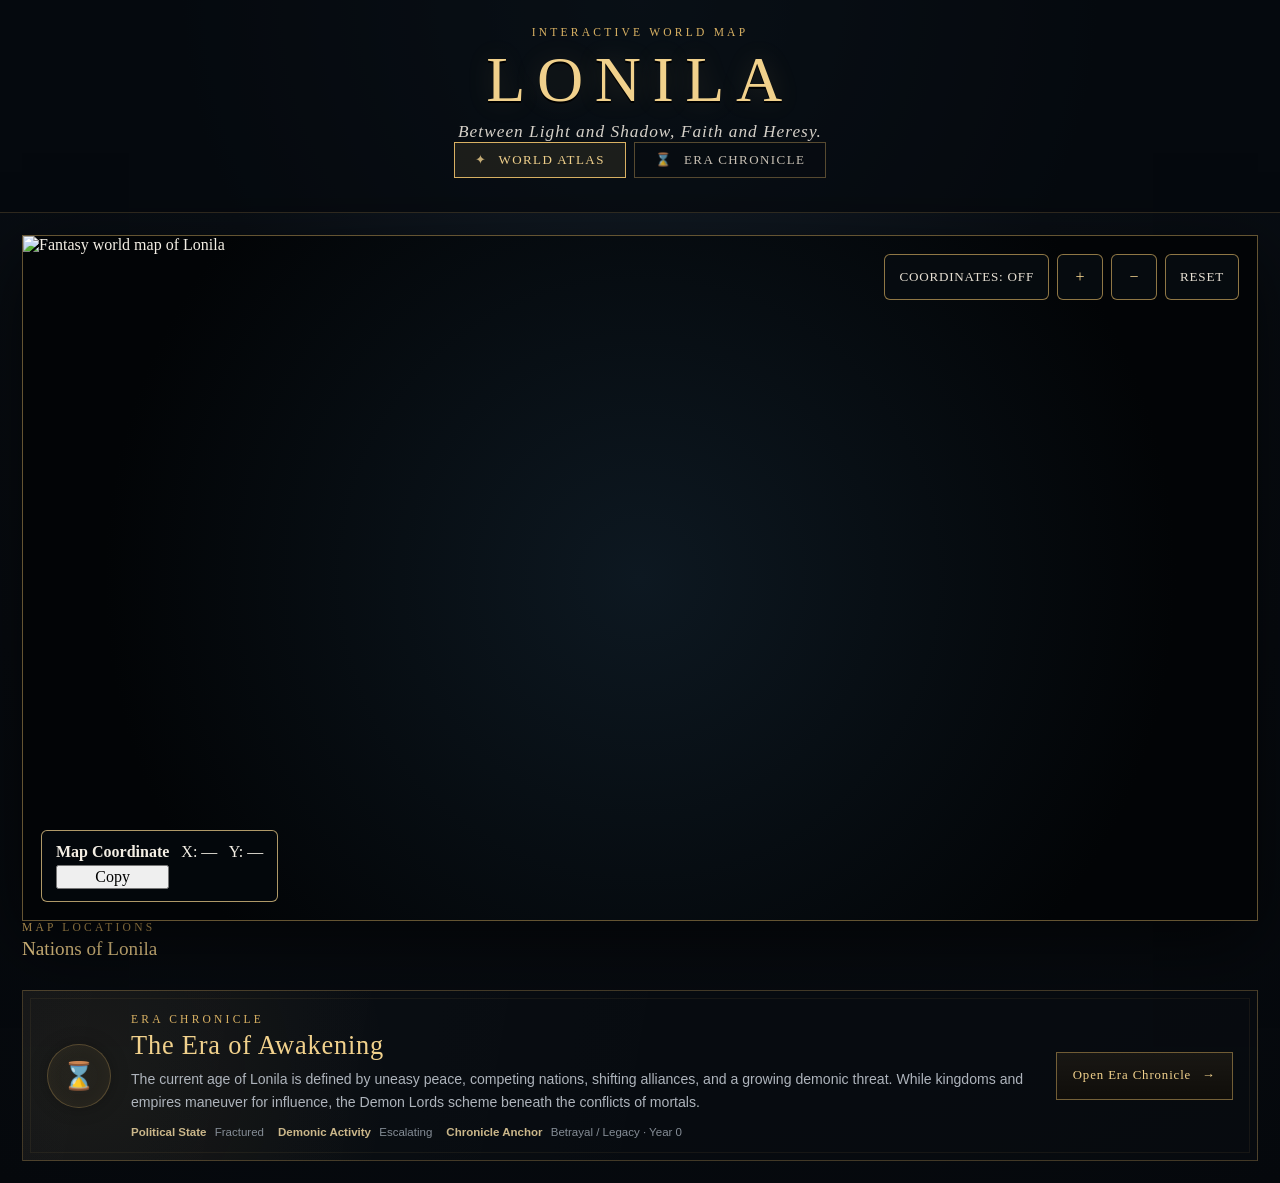
==== index.html @ f49fde0a "Add files via upload" ====
<!DOCTYPE html>
<html lang="en">
<head>
  <meta charset="UTF-8" />
  <meta name="viewport" content="width=device-width, initial-scale=1.0" />
  <meta name="theme-color" content="#090d12" />
  <title>Lonila Interactive Map</title>
  <link rel="stylesheet" href="style.css" />
</head>

<body>
  <header class="site-header">
    <div class="title-group">
      <p class="eyebrow">INTERACTIVE WORLD MAP</p>
      <h1>LONILA</h1>
      <p class="tagline">Between Light and Shadow, Faith and Heresy.</p>
    </div>
    <nav class="view-tabs" aria-label="Lonila views">
      <button id="mapTabBtn" class="view-tab is-active" type="button"><span aria-hidden="true">✦</span> World Atlas</button>
      <button id="timelineTabBtn" class="view-tab" type="button"><span aria-hidden="true">⌛</span> Era Chronicle</button>
    </nav>
  </header>

  <main id="mapView" class="map-page">
    <section class="map-shell" aria-label="Interactive map of Lonila">
      <div class="map-toolbar" aria-label="Map controls">
        <button id="coordinateModeBtn" class="map-button map-button--wide" type="button"
          aria-pressed="false" title="Turn coordinate placement mode on or off">
          Coordinates: Off
        </button>

        <button id="zoomInBtn" class="map-button" type="button" aria-label="Zoom in" title="Zoom in">+</button>
        <button id="zoomOutBtn" class="map-button" type="button" aria-label="Zoom out" title="Zoom out">−</button>
        <button id="resetBtn" class="map-button map-button--wide" type="button"
          aria-label="Reset map view" title="Reset map view">
          Reset
        </button>
      </div>

      <div id="mapViewport" class="map-viewport" tabindex="0">
        <div id="mapStage" class="map-stage">
          <img
            id="worldMap"
            class="world-map"
            src="assets/lonila-map.png"
            alt="Fantasy world map of Lonila"
            draggable="false"
          />
          
          <svg id="regionLayer" class="region-layer" viewBox="0 0 100 100"
            preserveAspectRatio="none" aria-hidden="true">

            <!-- Approximate region divisions based on the user's Lonila prototype.
                 They can be refined later without changing the interaction system. -->

            <path id="region-asteldiom" class="region-outline"
              d="M 14 67
                 C 20 63, 27 61, 35 60
                 C 43 59, 48 61, 51 67
                 C 53 72, 51 80, 47 87
                 C 42 93, 33 96, 24 94
                 C 18 91, 14 84, 13 76
                 C 12 72, 12 69, 14 67 Z" />

            <path id="region-rondiand" class="region-outline"
              d="M 3 43
                 C 8 39, 14 38, 20 39
                 C 26 40, 31 44, 35 49
                 C 39 54, 39 59, 35 63
                 C 30 67, 23 68, 16 67
                 C 10 67, 5 64, 3 59
                 C 1 54, 1 48, 3 43 Z" />

            <path id="region-elaria" class="region-outline"
              d="M 10 12
                 C 19 7, 31 6, 42 8
                 C 51 9, 58 14, 61 21
                 C 63 27, 60 35, 56 42
                 C 52 49, 46 55, 39 58
                 C 35 56, 33 51, 31 46
                 C 29 42, 24 39, 19 39
                 C 14 40, 10 38, 8 33
                 C 6 27, 6 19, 10 12 Z" />

            <path id="region-cariam" class="region-outline"
              d="M 54 12
                 C 61 8, 71 7, 80 10
                 C 86 12, 90 17, 89 24
                 C 88 32, 82 38, 76 42
                 C 71 45, 66 46, 62 42
                 C 58 38, 56 33, 56 28
                 C 55 22, 52 16, 54 12 Z" />

            <path id="region-darim" class="region-outline"
              d="M 54 40
                 C 60 36, 67 35, 73 38
                 C 79 42, 81 49, 79 56
                 C 77 63, 71 67, 65 67
                 C 59 67, 54 63, 52 58
                 C 50 52, 50 45, 54 40 Z" />

            <path id="region-helmire" class="region-outline"
              d="M 58 59
                 C 66 55, 76 55, 84 58
                 C 90 61, 94 67, 93 74
                 C 92 82, 86 88, 78 91
                 C 70 94, 61 92, 56 87
                 C 52 82, 52 74, 54 68
                 C 55 64, 56 61, 58 59 Z" />

            <path id="region-tashimura" class="region-outline"
              d="M 80 17
                 C 85 14, 91 14, 95 18
                 C 98 23, 98 31, 97 38
                 C 96 47, 94 56, 91 63
                 C 88 66, 84 63, 82 58
                 C 80 52, 80 45, 80 39
                 C 80 31, 77 22, 80 17 Z" />
          </svg>

          <div id="markerLayer" class="marker-layer" aria-label="Map locations"></div>
        </div>

        <div id="coordinateReadout" class="coordinate-readout" aria-live="polite" hidden>
          <strong>Map Coordinate</strong>
          <span id="coordinateText">X: — &nbsp; Y: —</span>
          <button id="copyCoordinateBtn" type="button">Copy</button>
        </div>
      </div>
    </section>

    <section class="nation-legend" aria-labelledby="legendTitle">
      <div>
        <p class="panel-kicker">MAP LOCATIONS</p>
        <h2 id="legendTitle">Nations of Lonila</h2>
      </div>
      <div id="legendList" class="legend-list"></div>
    </section>
    <section class="chronicle-preview" aria-labelledby="chroniclePreviewTitle">
      <div class="chronicle-preview__ornament" aria-hidden="true">⌛</div>

      <div class="chronicle-preview__content">
        <p class="panel-kicker">ERA CHRONICLE</p>
        <h2 id="chroniclePreviewTitle">The Era of Awakening</h2>
        <p>
          The current age of Lonila is defined by uneasy peace, competing nations,
          shifting alliances, and a growing demonic threat. While kingdoms and empires
          maneuver for influence, the Demon Lords scheme beneath the conflicts of mortals.
        </p>

        <div class="chronicle-preview__meta" aria-label="Era overview">
          <span><strong>Political State</strong> Fractured</span>
          <span><strong>Demonic Activity</strong> Escalating</span>
          <span><strong>Chronicle Anchor</strong> Betrayal / Legacy · Year 0</span>
        </div>
      </div>

      <button id="openChronicleBtn" class="chronicle-preview__button" type="button">
        Open Era Chronicle <span aria-hidden="true">→</span>
      </button>
    </section>
  </main>



  <!-- Drag-up chooser shown when a nation has related roleplays -->
  <div id="choiceBackdrop" class="choice-backdrop" hidden></div>

  <section id="nationChoiceSheet" class="nation-choice-sheet" hidden
    aria-modal="true" role="dialog" aria-labelledby="choiceSheetTitle">

    <div class="choice-sheet__handle" aria-hidden="true"></div>

    <div class="choice-sheet__header">
      <div>
        <span id="choiceSheetRegion" class="choice-sheet__kicker"></span>
        <h2 id="choiceSheetTitle" class="choice-sheet__title">Choose what to explore</h2>
      </div>

      <button id="closeChoiceSheetBtn" class="choice-sheet__close" type="button"
        aria-label="Close selection window">×</button>
    </div>

    <div id="choiceSheetCards" class="choice-sheet__cards"></div>
  </section>

  <!-- Full-screen nation poster viewer.
       It sits outside the map viewport so map zoom/pan cannot capture its scrolling. -->
  <div id="locationPopup" class="nation-modal" hidden aria-modal="true" role="dialog" aria-label="Nation poster viewer">
    <div class="nation-modal__topbar">
      <div class="nation-modal__heading">
        <span id="modalRegionName" class="nation-modal__kicker"></span>
        <strong id="modalNationName" class="nation-modal__title"></strong>
      </div>

      <div class="nation-modal__instructions">
        Scroll to explore the full poster
      </div>

      <button id="closePopupBtn" class="nation-modal__close" type="button" aria-label="Close nation poster">
        ×
      </button>
    </div>

    <div id="locationPopupContent" class="nation-modal__scroll"></div>
  </div>


  <main id="timelineView" class="timeline-page" hidden>
    <section class="timeline-shell" aria-label="Lonila storyline timeline">
      <div class="timeline-heading era-heading">
        <div class="era-heading__ornament" aria-hidden="true">✦</div>
        <p class="eyebrow">CURRENT HISTORICAL ERA</p>
        <div class="era-heading__title-row">
          <span class="era-badge">CURRENT ERA</span>
          <h2>THE ERA OF AWAKENING</h2>
        </div>
        <p class="era-heading__subtitle">The Current Era of Lonila</p>
        <p class="era-heading__lore">
          Nations maneuver for supremacy beneath an uneasy peace. Old rivalries sharpen,
          alliances shift, and every throne vies for influence while demonkind presses
          against the civilized world. Beyond the wars of mortals, the Demon Lords scheme—
          each pursuing ambitions that may decide the fate of the Valley in Between.
        </p>

        <div class="era-status" aria-label="Era status">
          <span><b>Political State</b> Fractured</span>
          <span><b>Demonic Activity</b> Escalating</span>
          <span><b>International Stability</b> Uncertain</span>
        </div>

        <div class="chronicle-subhead">
          <span>THE LONILA TALES</span>
          <strong>PROTAGONIST CHRONICLE</strong>
          <small>Betrayal / Legacy marks Year 0.</small>
        </div>

        <span class="timeline-wip">⚠ WIP — THE CHRONICLE CONTINUES ⚠</span>
      </div>

      <div class="timeline-board">
        <div class="timeline-era timeline-era--pre"><strong>BEFORE THE AWAKENING</strong><small>Pre-Year 0</small></div>
        <div class="timeline-era timeline-era--zero"><strong>YEAR 0</strong><small>Betrayal / Legacy</small></div>
        <div class="timeline-era timeline-era--post"><strong>THE AWAKENING UNFOLDS</strong><small>Months After Year 0</small></div>
        <div class="timeline-era timeline-era--year"><strong>ONE YEAR INTO THE AWAKENING</strong><small>Year +1</small></div>

        <div class="timeline-axis" aria-hidden="true"></div>

        <section class="story-lane story-lane--saint">
          <div class="story-lane__label"><i class="lane-emblem" aria-hidden="true">✥</i><strong>SAINT / SAINTESS</strong><span>ASTEL · THEOCRACY</span><small>Faith · Legacy</small></div>
          <div class="story-lane__track">
            <a class="story-node" style="--x:8%" href="https://janitorai.com/characters/450187a7-d01a-4aa6-86dd-6be3810a0a17_character-your-legacy-lonila" target="_blank" rel="noopener noreferrer">
              <img src="assets/your-legacy-thumbnail.png" alt="">
              <span><b>Your Legacy</b><small>3 years before Betrayal / Legacy</small></span>
            </a>
            <a class="story-node story-node--minor" style="--x:24%" href="https://janitorai.com/characters/b21c7c59-67e1-4302-873a-80e11dc31cfb_character-a-saintesss-delight-lonila-tales" target="_blank" rel="noopener noreferrer">
              <img src="assets/saintess-delight-thumbnail.png" alt="">
              <span><b>A Saintess's Delight</b><small>Mid-Your Legacy</small></span>
            </a>
            <a class="story-node story-node--anchor" style="--x:42%" href="https://janitorai.com/characters/9c695d3b-1cf1-4794-92d0-203a1ee1dd1e_character-betrayal-legacy-lonila" target="_blank" rel="noopener noreferrer">
              <img src="assets/betrayal-legacy-thumbnail.png" alt="">
              <span><b>Betrayal / Legacy</b><small>Start of the Lonila Series</small></span>
            </a>
            <a class="story-node" style="--x:69%" href="https://janitorai.com/characters/dc70b2b3-3b2d-450f-9827-a0d6423b43a8_character-a-heros-reprieve-lonila-tales" target="_blank" rel="noopener noreferrer">
              <img src="assets/heros-reprieve-thumbnail.png" alt="">
              <span><b>A Hero's Reprieve</b><small>During Scholastic Geniuses</small><em class="concurrent-tag">Concurrent Story</em></span>
            </a>
          </div>
        </section>

        <section class="story-lane story-lane--heir">
          <div class="story-lane__label"><i class="lane-emblem" aria-hidden="true">☯</i><strong>THE HEIR</strong><span>ZHǍNG · CELESTIAL EMPIRE</span><small>Inheritance · Choice</small></div>
          <div class="story-lane__track">
            <a class="story-node" style="--x:60%" href="https://janitorai.com/characters/2d56cf51-a35f-4a91-8850-8a5658690b93_character-a-royal-reverie-lonila" target="_blank" rel="noopener noreferrer">
              <img src="assets/royal-reverie-thumbnail.png" alt="">
              <span><b>A Royal Reverie</b><small>Months after Betrayal / Legacy</small></span>
            </a>
            <a class="story-node" style="--x:73%" href="https://janitorai.com/characters/9ca8127f-8a24-422a-90e9-d85930183355_character-a-consorts-concern-lonila-tales" target="_blank" rel="noopener noreferrer">
              <img src="assets/consorts-concern-thumbnail.png" alt="">
              <span><b>A Consort's Concern</b><small>1 month later · Mid-Scholastic Geniuses</small><em class="concurrent-tag">Concurrent Story</em></span>
            </a>
          </div>
        </section>

        <section class="story-lane story-lane--debtor">
          <div class="story-lane__label"><i class="lane-emblem" aria-hidden="true">☠</i><strong>THE DEBTOR</strong><span>XILVATH · DEMON EMPIRE</span><small>Debt · Temptation</small></div>
          <div class="story-lane__track">
            <a class="story-node" style="--x:45%" href="https://janitorai.com/characters/a15b4767-01e9-4b23-a84e-0148fee64c3d_character-demons-debts-lonila" target="_blank" rel="noopener noreferrer">
              <img src="assets/demons-debts-thumbnail.png" alt="">
              <span><b>Demons &amp; Debts</b><small>During Betrayal / Legacy</small></span>
            </a>
            <a class="story-node" style="--x:92%" href="https://janitorai.com/characters/c9968c57-ca25-41e6-881f-d41cb413eb7b_character-a-queens-temptation-lonila-tales" target="_blank" rel="noopener noreferrer">
              <img src="assets/queens-temptation-thumbnail.png" alt="">
              <span><b>A Queen's Temptations</b><small>After To Be a Villain</small></span>
            </a>
          </div>
        </section>

        <section class="story-lane story-lane--villain">
          <div class="story-lane__label"><i class="lane-emblem" aria-hidden="true">♛</i><strong>VILLAIN / VILLAINESS</strong><span>ASTEL · THEOCRACY</span><small>Ambition · Ruin</small></div>
          <div class="story-lane__track">
            <a class="story-node" style="--x:86%" href="https://janitorai.com/characters/223b1d2d-4813-4b14-823f-c57709f5131e_character-to-be-a-villain-lonila" target="_blank" rel="noopener noreferrer">
              <img src="assets/to-be-a-villain-thumbnail.png" alt="">
              <span><b>To Be a Villain</b><small>1 year after Betrayal / Legacy</small></span>
            </a>
          </div>
        </section>

        <section class="story-lane story-lane--extra">
          <div class="story-lane__label"><i class="lane-emblem" aria-hidden="true">✦</i><strong>THE EXTRA</strong><span>ASTEL · THEOCRACY</span><small>Academy · Entanglement</small></div>
          <div class="story-lane__track">
            <a class="story-node" style="--x:88%" href="https://janitorai.com/characters/e205261a-ddf2-4809-ba5c-c1d361362afe_character-heroine-dunit-lonila" target="_blank" rel="noopener noreferrer">
              <img src="assets/heroine-dunit-thumbnail.png" alt="">
              <span><b>Heroine Dunit!</b><small>During To Be a Villain</small><em class="concurrent-tag">Concurrent Story</em></span>
            </a>
          </div>
        </section>

        <section class="story-lane story-lane--dweller">
          <div class="story-lane__label"><i class="lane-emblem" aria-hidden="true">☀</i><strong>THE DWELLER</strong><span>SEISHA · BAKUFU</span><small>Village · Intrigue</small></div>
          <div class="story-lane__track">
            <a class="story-node" style="--x:60%" href="https://janitorai.com/characters/3af88e68-d0f8-4214-a469-4678f5230c0b_character-a-merchants-interest-lonila-tales" target="_blank" rel="noopener noreferrer">
              <img src="assets/merchants-interest-thumbnail.png" alt="">
              <span><b>A Merchant's Interest</b><small>During A Royal Reverie</small><em class="concurrent-tag">Concurrent Story</em></span>
            </a>
          </div>
        </section>

        <section class="story-lane story-lane--prodigy">
          <div class="story-lane__label"><i class="lane-emblem" aria-hidden="true">✧</i><strong>THE PRODIGY</strong><span>LIRAEL · ARCANE DOMINION</span><small>Brilliance · Growth</small></div>
          <div class="story-lane__track">
            <a class="story-node" style="--x:46%" href="https://janitorai.com/characters/64f7d86e-286f-48ef-a7c8-22a029fc24a0_character-scholastic-prodigies-lonila" target="_blank" rel="noopener noreferrer">
              <img src="assets/scholastic-prodigies-thumbnail.png" alt="">
              <span><b>Scholastic Prodigies</b><small>During Betrayal / Legacy</small></span>
            </a>
            <a class="story-node" style="--x:66%" href="https://janitorai.com/characters/1e7d609c-9946-42ec-8e5d-4f4df888de0c_character-scholastic-geniuses-lonila" target="_blank" rel="noopener noreferrer">
              <img src="assets/scholastic-geniuses-thumbnail.png" alt="">
              <span><b>Scholastic Geniuses</b><small>2 months after Scholastic Prodigies</small></span>
            </a>
          </div>
        </section>
      </div>
    </section>
  </main>

  <script src="script.js"></script>
</body>
</html>
---- style.css ----
/* =========================================================
   LONILA INTERACTIVE MAP
   Phase 10 test — Redranova popup on Elaria marker
   ========================================================= */

:root {
  --background: #070b10;
  --panel: #0d131b;
  --border: rgba(217, 177, 99, 0.45);
  --gold: #d9b163;
  --gold-bright: #f1d18c;
  --text: #f4efe5;
  --muted: #a9b0ba;
  --shadow: rgba(0, 0, 0, 0.65);
}

* { box-sizing: border-box; }

html, body {
  margin: 0;
  min-height: 100%;
  background:
    radial-gradient(circle at top, #15202b 0%, #090e14 34%, #05080c 100%);
  color: var(--text);
  font-family: Georgia, "Times New Roman", serif;
}

body { min-height: 100vh; overflow-x: hidden; }
button, input, select, textarea { font: inherit; }

.site-header {
  padding: 26px 20px 18px;
  text-align: center;
  border-bottom: 1px solid rgba(217, 177, 99, 0.2);
  background: rgba(4, 8, 12, 0.68);
}

.title-group { max-width: 900px; margin: 0 auto; }

.eyebrow, .panel-kicker {
  margin: 0 0 5px;
  color: var(--gold);
  font-size: 0.72rem;
  letter-spacing: 0.28em;
}

h1 {
  margin: 0;
  color: var(--gold-bright);
  font-size: clamp(2.1rem, 5vw, 4.2rem);
  font-weight: 500;
  letter-spacing: 0.18em;
  text-shadow: 0 2px 0 #000, 0 0 26px rgba(217, 177, 99, 0.18);
}

.tagline {
  margin: 5px 0 0;
  color: #d5d0c8;
  font-size: clamp(0.86rem, 1.8vw, 1.08rem);
  font-style: italic;
  letter-spacing: 0.06em;
}

.map-page {
  width: min(1800px, 100%);
  margin: 0 auto;
  padding: 22px;
}

.map-shell {
  position: relative;
  overflow: hidden;
  border: 1px solid var(--border);
  background: #04070a;
  box-shadow: 0 22px 70px var(--shadow);
}

.map-viewport {
  position: relative;
  width: 100%;
  height: min(76vh, 980px);
  min-height: 500px;
  overflow: hidden;
  background: radial-gradient(circle at center, #0d1821, #020406 76%);
  cursor: grab;
  touch-action: none;
  user-select: none;
  outline: none;
}

.map-viewport.is-dragging { cursor: grabbing; }
.map-viewport.coordinate-mode { cursor: crosshair; }

.map-stage {
  position: absolute;
  top: 0;
  left: 0;
  transform-origin: 0 0;
  will-change: transform;
}

.world-map {
  display: block;
  width: auto;
  height: auto;
  max-width: none;
  pointer-events: none;
  user-select: none;
  -webkit-user-drag: none;
}

.marker-layer {
  position: absolute;
  inset: 0;
  pointer-events: none;
}

.location-marker {
  --marker-color: #f1d18c;
  position: absolute;
  width: 34px;
  height: 34px;
  transform: translate(-50%, -50%);
  border: 0;
  padding: 0;
  background: transparent;
  cursor: pointer;
  pointer-events: auto;
  z-index: 4;
}

.location-marker__ring {
  position: absolute;
  inset: 3px;
  border: 2px solid var(--marker-color);
  border-radius: 50%;
  background: rgba(4, 8, 12, 0.76);
  box-shadow: 0 0 0 2px rgba(0, 0, 0, 0.65), 0 0 14px var(--marker-color);
}

.location-marker__symbol {
  position: absolute;
  left: 50%;
  top: 50%;
  transform: translate(-50%, -52%);
  width: 26px;
  height: 26px;
  display: grid;
  place-items: center;
  color: var(--marker-color);
  font-family: Georgia, "Times New Roman", serif;
  font-size: 20px;
  font-weight: 700;
  line-height: 1;
  text-shadow:
    0 1px 2px #000,
    0 0 7px var(--marker-color);
  pointer-events: none;
}

.location-marker__label {
  position: absolute;
  left: 50%;
  bottom: 34px;
  transform: translateX(-50%);
  min-width: max-content;
  padding: 6px 10px;
  border: 0;
  background: rgba(4, 8, 12, 0.72);
  color: var(--marker-color);
  text-align: center;
  font-family: Georgia, "Times New Roman", serif;
  text-shadow: 0 2px 4px #000, 0 0 10px rgba(0,0,0,.9);
  pointer-events: none;
}

.location-marker__region {
  display: block;
  font-size: 21px;
  line-height: 1.05;
  font-weight: 700;
  letter-spacing: 0.09em;
  font-variant: small-caps;
}

.location-marker__nation {
  display: block;
  margin-top: 4px;
  color: #f4efe5;
  font-size: 13px;
  line-height: 1.1;
  font-style: italic;
  letter-spacing: 0.035em;
}

.location-marker:hover .location-marker__ring,
.location-marker:focus-visible .location-marker__ring,
.location-marker.is-selected .location-marker__ring {
  background: rgba(217, 177, 99, 0.22);
  box-shadow: 0 0 0 3px rgba(0,0,0,.7), 0 0 22px var(--marker-color);
}

.location-marker[data-nation="Astel"] { --marker-color: #e6ba55; }
.location-marker[data-nation="Lirael"] { --marker-color: #b9d8f4; }
.location-marker[data-nation="Xilvath"] { --marker-color: #e36446; }
.location-marker[data-nation="Morzhananda"] { --marker-color: #78ca60; }
.location-marker[data-nation="Seisha"] { --marker-color: #b994e5; }
.location-marker[data-nation="Zhǎng"] { --marker-color: #e4b973; }
.location-marker[data-nation="Redranova"] { --marker-color: #d3eaff; }


/* =========================================================
   DRAG-UP NATION / ROLEPLAY CHOICE SHEET
   ========================================================= */

.choice-backdrop[hidden],
.nation-choice-sheet[hidden] {
  display: none;
}

.choice-backdrop {
  position: fixed;
  inset: 0;
  z-index: 800;
  background: rgba(0, 0, 0, 0.58);
  backdrop-filter: blur(2px);
}

.nation-choice-sheet {
  position: fixed;
  z-index: 850;
  left: 50%;
  bottom: 0;
  width: min(980px, 100%);
  max-height: min(78vh, 760px);
  transform: translateX(-50%);
  overflow: auto;
  overscroll-behavior: contain;
  border: 1px solid rgba(217, 177, 99, 0.46);
  border-bottom: 0;
  border-radius: 18px 18px 0 0;
  background:
    linear-gradient(to bottom, rgba(255,255,255,.035), transparent 80px),
    #0a0d12;
  box-shadow: 0 -24px 70px rgba(0,0,0,.72);
  animation: choiceSheetUp 180ms ease-out;
}

@keyframes choiceSheetUp {
  from { transform: translate(-50%, 26px); opacity: 0; }
  to { transform: translate(-50%, 0); opacity: 1; }
}

.choice-sheet__handle {
  width: 62px;
  height: 5px;
  margin: 10px auto 2px;
  border-radius: 999px;
  background: rgba(241, 209, 140, .5);
}

.choice-sheet__header {
  display: flex;
  justify-content: space-between;
  align-items: center;
  gap: 18px;
  padding: 12px 18px 14px;
  border-bottom: 1px solid rgba(217, 177, 99, .18);
}

.choice-sheet__kicker {
  display: block;
  margin-bottom: 3px;
  color: var(--gold);
  font-size: .7rem;
  letter-spacing: .17em;
  text-transform: uppercase;
}

.choice-sheet__title {
  margin: 0;
  color: var(--gold-bright);
  font-size: clamp(1.1rem, 2vw, 1.45rem);
  font-weight: 500;
}

.choice-sheet__close {
  flex: 0 0 auto;
  width: 44px;
  height: 44px;
  border: 1px solid rgba(255,255,255,.2);
  border-radius: 50%;
  background: rgba(255,255,255,.035);
  color: #fff;
  font-size: 1.45rem;
  cursor: pointer;
}

.choice-sheet__cards {
  display: grid;
  grid-template-columns: repeat(2, minmax(0, 1fr));
  gap: 16px;
  padding: 18px;
}

.choice-card {
  min-width: 0;
  overflow: hidden;
  border: 1px solid rgba(217, 177, 99, .28);
  border-radius: 10px;
  background: #0d1117;
}

.choice-card__button,
.choice-card__link {
  display: block;
  width: 100%;
  padding: 0;
  border: 0;
  background: transparent;
  color: inherit;
  text-align: left;
  text-decoration: none;
  cursor: pointer;
}

.choice-card__button[disabled] {
  cursor: not-allowed;
  opacity: .64;
}

.choice-card__image-wrap {
  display: block;
  aspect-ratio: 16 / 9;
  overflow: hidden;
  background: #05070a;
}

.choice-card__image {
  display: block;
  width: 100%;
  height: 100%;
  object-fit: cover;
}

.choice-card__body {
  display: block;
  padding: 14px 15px 16px;
}

.choice-card__type {
  display: block;
  margin-bottom: 5px;
  color: var(--gold);
  font-family: Arial, Helvetica, sans-serif;
  font-size: .7rem;
  letter-spacing: .12em;
  text-transform: uppercase;
}

.choice-card__name {
  display: block;
  color: #f2eadc;
  font-size: 1.08rem;
  line-height: 1.25;
}

.choice-card__note {
  display: block;
  margin-top: 6px;
  color: #9ea4ad;
  font-family: Arial, Helvetica, sans-serif;
  font-size: .8rem;
  line-height: 1.4;
}

.choice-card__button:hover:not([disabled]),
.choice-card__button:focus-visible,
.choice-card__link:hover,
.choice-card__link:focus-visible {
  outline: 2px solid var(--gold-bright);
  outline-offset: -2px;
}

body.choice-open {
  overflow: hidden;
}

@media (max-width: 680px) {
  .nation-choice-sheet {
    max-height: 86vh;
  }

  .choice-sheet__cards {
    grid-template-columns: 1fr;
  }
}

@media (prefers-reduced-motion: reduce) {
  .nation-choice-sheet {
    animation: none;
  }
}

/* =========================================================
   FULL-SCREEN NATION POSTER VIEWER
   This is intentionally OUTSIDE the world-map viewport.
   ========================================================= */

body.modal-open {
  overflow: hidden;
}

.nation-modal[hidden] {
  display: none;
}

.nation-modal {
  position: fixed;
  inset: 0;
  z-index: 1000;
  display: grid;
  grid-template-rows: auto minmax(0, 1fr);
  background: rgba(2, 3, 5, 0.985);
  color: #f5eee4;
}

.nation-modal__topbar {
  position: relative;
  z-index: 2;
  display: grid;
  grid-template-columns: minmax(0, 1fr) auto auto;
  gap: 18px;
  align-items: center;
  min-height: 72px;
  padding: 10px 18px;
  border-bottom: 1px solid rgba(180, 42, 55, 0.72);
  background:
    linear-gradient(to bottom, rgba(255,255,255,.025), transparent),
    #08090c;
  box-shadow: 0 8px 28px rgba(0,0,0,.55);
}

.nation-modal__heading {
  min-width: 0;
}

.nation-modal__kicker {
  display: block;
  margin-bottom: 2px;
  color: #b94a51;
  font-family: Georgia, "Times New Roman", serif;
  font-size: .7rem;
  letter-spacing: .18em;
  text-transform: uppercase;
}

.nation-modal__title {
  display: block;
  overflow: hidden;
  color: #f3e8d7;
  font-family: Georgia, "Times New Roman", serif;
  font-size: clamp(1rem, 2.3vw, 1.55rem);
  font-weight: 500;
  text-overflow: ellipsis;
  white-space: nowrap;
}

.nation-modal__instructions {
  color: #aaa29b;
  font-family: Arial, Helvetica, sans-serif;
  font-size: .78rem;
  white-space: nowrap;
}

.nation-modal__close {
  width: 48px;
  height: 48px;
  border: 1px solid rgba(255,255,255,.28);
  border-radius: 50%;
  background: #161015;
  color: #fff;
  font-size: 1.65rem;
  line-height: 1;
  cursor: pointer;
}

.nation-modal__close:hover,
.nation-modal__close:focus-visible {
  border-color: #d76972;
  background: #4c141b;
  outline: none;
}

.nation-modal__scroll {
  min-width: 0;
  min-height: 0;
  overflow: auto;
  overscroll-behavior: contain;
  -webkit-overflow-scrolling: touch;
  scrollbar-color: #8d313b #101216;
  scrollbar-width: auto;
  background:
    radial-gradient(circle at center, #171218 0%, #08090b 55%, #030405 100%);
}

/*
   The poster is NOT reduced to viewport width.
   It is intentionally displayed at a large reading size.
   The user scrolls across it just like a large document.
*/
.nation-poster-stage {
  width: max-content;
  min-width: 100%;
  min-height: 100%;
  padding: 24px;
}

.nation-poster-full {
  display: block;
  width: auto;
  height: auto;
  max-width: none;
  min-width: 1800px;
  object-fit: none;
  border: 1px solid rgba(180, 42, 55, .52);
  box-shadow: 0 20px 65px rgba(0,0,0,.7);
  user-select: none;
  -webkit-user-drag: none;
}

/* Additional lore under the complete poster, if desired later. */
.nation-poster-caption {
  width: min(1100px, calc(100% - 48px));
  margin: 0 auto;
  padding: 18px 0 34px;
  color: #bdb6ad;
  font-family: Arial, Helvetica, sans-serif;
  font-size: .9rem;
  line-height: 1.55;
}

@media (max-width: 760px) {
  .nation-modal__topbar {
    grid-template-columns: minmax(0, 1fr) auto;
    min-height: 64px;
    padding: 8px 10px;
  }

  .nation-modal__instructions {
    display: none;
  }

  .nation-modal__close {
    width: 44px;
    height: 44px;
  }

  .nation-poster-stage {
    padding: 14px;
  }

  .nation-poster-full {
    min-width: 1400px;
  }
}

.map-toolbar {
  position: absolute;
  z-index: 20;
  top: 18px;
  right: 18px;
  display: flex;
  flex-wrap: wrap;
  justify-content: flex-end;
  gap: 8px;
  max-width: calc(100% - 36px);
}

.map-button {
  width: 46px;
  min-height: 46px;
  border: 1px solid rgba(217, 177, 99, 0.65);
  border-radius: 6px;
  background: rgba(7, 12, 17, 0.92);
  color: var(--gold-bright);
  cursor: pointer;
}

.map-button--wide {
  width: auto;
  padding-inline: 14px;
  color: #e7e0d3;
  font-size: 0.82rem;
  letter-spacing: 0.06em;
  text-transform: uppercase;
}

.map-button[aria-pressed="true"] {
  color: #14100a;
  background: var(--gold-bright);
}

.map-help {
  position: absolute;
  z-index: 15;
  left: 50%;
  bottom: 15px;
  transform: translateX(-50%);
  padding: 8px 12px;
  border: 1px solid rgba(217, 177, 99, 0.25);
  border-radius: 5px;
  background: rgba(4, 8, 12, 0.78);
  color: rgba(244, 239, 229, 0.82);
  font-family: Arial, Helvetica, sans-serif;
  font-size: 0.76rem;
  white-space: nowrap;
  pointer-events: none;
}

.coordinate-readout {
  position: absolute;
  z-index: 22;
  left: 18px;
  bottom: 18px;
  display: grid;
  grid-template-columns: auto auto;
  gap: 4px 12px;
  align-items: center;
  padding: 12px 14px;
  border: 1px solid rgba(241, 209, 140, 0.72);
  border-radius: 6px;
  background: rgba(4, 8, 12, 0.93);
}

.coordinate-pin {
  position: absolute;
  width: 18px;
  height: 18px;
  transform: translate(-50%, -50%);
  border: 2px solid #fff4cf;
  border-radius: 50%;
  background: rgba(217, 177, 99, 0.9);
  box-shadow: 0 0 0 4px rgba(0, 0, 0, 0.65);
  pointer-events: none;
  z-index: 10;
}

.nation-legend,

.nation-legend h2 {
  margin: 0 0 8px;
  color: var(--gold-bright);
  font-size: 1.2rem;
  font-weight: 500;
}

.legend-list {
  display: flex;
  flex-wrap: wrap;
  gap: 8px;
  margin-top: 12px;
}

.legend-item {
  min-height: 40px;
  padding: 7px 11px;
  border: 1px solid rgba(217,177,99,.24);
  border-radius: 5px;
  background: rgba(4,8,12,.7);
  color: #e7e0d3;
  cursor: pointer;
}







/* =========================================================
   HOVER REGION OUTLINES
   SVG sits inside the transformed map stage.
   ========================================================= */

.region-layer {
  position: absolute;
  inset: 0;
  width: 100%;
  height: 100%;
  overflow: visible;
  pointer-events: none;
  z-index: 2;
}

.region-outline {
  fill: rgba(255, 255, 255, 0);
  stroke: rgba(255, 255, 255, 0);
  stroke-width: 0.34;
  vector-effect: non-scaling-stroke;
  stroke-linecap: round;
  stroke-linejoin: round;
  filter: drop-shadow(0 0 2px rgba(255,255,255,.7));
  transition:
    stroke 150ms ease,
    fill 150ms ease,
    filter 150ms ease;
}

.region-outline.is-visible {
  stroke: rgba(255, 255, 255, 0.96);
  fill: rgba(255, 255, 255, 0.025);
  filter:
    drop-shadow(0 0 2px rgba(255,255,255,.92))
    drop-shadow(0 0 5px rgba(255,255,255,.32));
}

@media (prefers-reduced-motion: reduce) {
  .region-outline {
    transition: none;
  }
}



.location-marker:hover .location-marker__symbol,
.location-marker:focus-visible .location-marker__symbol,
.location-marker.is-selected .location-marker__symbol {
  transform: translate(-50%, -52%) scale(1.13);
  text-shadow:
    0 1px 2px #000,
    0 0 9px var(--marker-color),
    0 0 16px var(--marker-color);
}


/* =========================================================
   WORLD MAP / TIMELINE TABS
   ========================================================= */
.view-tabs {
  display: flex;
  justify-content: center;
  gap: 8px;
  padding: 0 18px 16px;
}
.view-tab {
  border: 1px solid rgba(217,177,99,.38);
  background: rgba(8,12,17,.72);
  color: #c9c1b5;
  padding: 9px 20px;
  font-family: Georgia, "Times New Roman", serif;
  font-size: 13px;
  letter-spacing: .11em;
  text-transform: uppercase;
  cursor: pointer;
}
.view-tab:hover,
.view-tab.is-active {
  color: var(--gold-bright);
  border-color: var(--gold);
  background: rgba(217,177,99,.1);
}
.timeline-page[hidden],
.map-page[hidden] { display: none !important; }

.timeline-page {
  min-height: calc(100vh - 150px);
  padding: 24px;
  background: #070b10;
  color: var(--text);
}
.timeline-shell {
  width: min(1600px, 100%);
  margin: 0 auto;
}
.timeline-heading {
  text-align: center;
  max-width: 850px;
  margin: 0 auto 28px;
}
.timeline-heading h2 {
  margin: 3px 0 10px;
  color: var(--gold-bright);
  font-family: Georgia, "Times New Roman", serif;
  font-size: clamp(27px,4vw,46px);
  letter-spacing: .08em;
}
.timeline-heading p { color: var(--muted); line-height: 1.6; }
.timeline-wip {
  display: inline-block;
  margin-top: 8px;
  color: #e7c777;
  font-size: 12px;
  letter-spacing: .15em;
}

.timeline-board {
  position: relative;
  min-width: 1120px;
  overflow: hidden;
  border: 1px solid rgba(217,177,99,.25);
  background:
    linear-gradient(90deg,
      rgba(109,74,145,.07) 0 34%,
      rgba(154,58,58,.07) 34% 52%,
      rgba(70,99,137,.07) 52% 82%,
      rgba(181,136,57,.07) 82% 100%),
    #090e14;
  box-shadow: 0 18px 55px rgba(0,0,0,.4);
}
.timeline-shell { overflow-x: auto; padding-bottom: 10px; }

.timeline-era {
  position: absolute;
  top: 0;
  height: 46px;
  display: grid;
  place-items: center;
  border-bottom: 1px solid rgba(255,255,255,.08);
  color: #c9c2b7;
  font-family: Georgia, "Times New Roman", serif;
  font-size: 11px;
  letter-spacing: .13em;
}
.timeline-era--pre { left: 180px; width: calc((100% - 180px) * .34); }
.timeline-era--zero { left: calc(180px + (100% - 180px) * .34); width: calc((100% - 180px) * .18); color:#efb0a5; }
.timeline-era--post { left: calc(180px + (100% - 180px) * .52); width: calc((100% - 180px) * .30); }
.timeline-era--year { left: calc(180px + (100% - 180px) * .82); right: 0; color:#e7ca87; }

.timeline-axis {
  position:absolute;
  left: calc(180px + (100% - 180px) * .42);
  top: 46px;
  bottom: 0;
  width: 1px;
  background: rgba(237,113,93,.45);
  box-shadow: 0 0 10px rgba(237,113,93,.22);
}

.story-lane {
  --lane:#cbb27b;
  display:grid;
  grid-template-columns:180px 1fr;
  min-height: 190px;
  border-top: 1px solid rgba(255,255,255,.07);
}
.story-lane:first-of-type { margin-top:46px; }
.story-lane--saint { --lane:#b887df; }
.story-lane--heir { --lane:#e3bb5d; }
.story-lane--debtor { --lane:#d15f55; }
.story-lane--villain { --lane:#8ea15b; }
.story-lane--extra { --lane:#d9a55b; }
.story-lane--dweller { --lane:#c7a06a; }
.story-lane--prodigy { --lane:#78b8e8; }

.story-lane__label {
  padding: 26px 18px;
  border-right: 1px solid rgba(255,255,255,.09);
  background: rgba(0,0,0,.14);
}
.story-lane__label strong {
  display:block;
  color:var(--lane);
  font-family:Georgia,"Times New Roman",serif;
  font-size:15px;
  letter-spacing:.08em;
}
.story-lane__label span {
  display:block;
  margin-top:7px;
  color:#8f969f;
  font-size:11px;
  font-style:italic;
}
.story-lane__track {
  position:relative;
  min-height:190px;
}
.story-lane__track::before {
  content:"";
  position:absolute;
  left:3%;
  right:3%;
  top:50%;
  height:2px;
  background:linear-gradient(90deg,transparent,var(--lane) 7%,var(--lane) 93%,transparent);
  opacity:.5;
}
.story-node {
  position:absolute;
  left:var(--x);
  top:50%;
  transform:translate(-50%,-50%);
  width:150px;
  color:#eee7db;
  text-decoration:none;
  z-index:2;
  transition:transform .15s ease, filter .15s ease;
}
.story-node:hover,
.story-node:focus-visible {
  transform:translate(-50%,-50%) scale(1.06);
  outline:none;
  filter:drop-shadow(0 0 10px var(--lane));
}
.story-node::before {
  content:"";
  position:absolute;
  left:50%;
  top:50%;
  width:11px;
  height:11px;
  transform:translate(-50%,-50%);
  border:2px solid var(--lane);
  border-radius:50%;
  background:#090e14;
  box-shadow:0 0 8px var(--lane);
  z-index:3;
}
.story-node img {
  display:block;
  width:100%;
  aspect-ratio:16/9;
  object-fit:cover;
  border:1px solid color-mix(in srgb, var(--lane) 70%, transparent);
  border-radius:5px;
  box-shadow:0 8px 22px rgba(0,0,0,.42);
}
.story-node span {
  display:block;
  margin-top:17px;
  text-align:center;
}
.story-node b {
  display:block;
  color:var(--lane);
  font-family:Georgia,"Times New Roman",serif;
  font-size:12px;
}
.story-node small {
  display:block;
  margin-top:3px;
  color:#9ca3ac;
  font-size:9px;
  line-height:1.25;
}
.story-node--anchor img {
  border-color:#ed715d;
  box-shadow:0 0 18px rgba(237,113,93,.25);
}
.story-node--anchor b { color:#ef8a79; }

@media (max-width: 700px) {
  .timeline-page { padding: 14px 8px; }
}


/* =========================================================
   ERA OF AWAKENING — TIMELINE POLISH
   ========================================================= */

.view-tab span {
  margin-right: 7px;
  opacity: .8;
}

.era-heading {
  position: relative;
  padding: 26px 20px 24px;
  border: 1px solid rgba(217,177,99,.24);
  background:
    radial-gradient(circle at 50% 0%, rgba(217,177,99,.08), transparent 40%),
    linear-gradient(180deg, rgba(255,255,255,.018), transparent),
    rgba(7,11,16,.78);
  overflow: hidden;
}

.era-heading::before,
.era-heading::after {
  content: "";
  position: absolute;
  width: 90px;
  height: 90px;
  border-color: rgba(217,177,99,.22);
  pointer-events: none;
}
.era-heading::before {
  left: 10px;
  top: 10px;
  border-left: 1px solid;
  border-top: 1px solid;
}
.era-heading::after {
  right: 10px;
  bottom: 10px;
  border-right: 1px solid;
  border-bottom: 1px solid;
}

.era-heading__ornament {
  position: absolute;
  inset: -22px 0 auto;
  text-align: center;
  color: rgba(217,177,99,.08);
  font-size: 150px;
  line-height: 1;
  pointer-events: none;
}

.era-heading__title-row {
  position: relative;
  z-index: 1;
  display: flex;
  flex-direction: column;
  align-items: center;
  gap: 7px;
}

.era-badge {
  display: inline-block;
  padding: 4px 10px;
  border: 1px solid rgba(217,177,99,.45);
  background: rgba(217,177,99,.07);
  color: var(--gold-bright);
  font-family: Arial, Helvetica, sans-serif;
  font-size: 10px;
  font-weight: 700;
  letter-spacing: .2em;
}

.era-heading__subtitle {
  margin: -2px 0 12px !important;
  color: #c9b98f !important;
  font-family: Georgia, "Times New Roman", serif;
  font-size: 14px;
  font-style: italic;
  letter-spacing: .07em;
}

.era-heading__lore {
  position: relative;
  z-index: 1;
  max-width: 920px;
  margin: 0 auto !important;
  color: #b5b1aa !important;
  font-size: 14px;
  line-height: 1.75 !important;
}

.era-status {
  position: relative;
  z-index: 1;
  display: flex;
  justify-content: center;
  flex-wrap: wrap;
  gap: 8px;
  margin: 18px auto 0;
}

.era-status span {
  display: inline-flex;
  gap: 8px;
  align-items: center;
  padding: 7px 10px;
  border: 1px solid rgba(255,255,255,.08);
  background: rgba(0,0,0,.18);
  color: #9ba1a9;
  font-family: Arial, Helvetica, sans-serif;
  font-size: 10px;
  letter-spacing: .04em;
}
.era-status b {
  color: #d7c18e;
  font-weight: 600;
}

.chronicle-subhead {
  position: relative;
  z-index: 1;
  display: grid;
  gap: 2px;
  width: fit-content;
  margin: 20px auto 0;
  padding-top: 15px;
  border-top: 1px solid rgba(217,177,99,.18);
}
.chronicle-subhead span {
  color: #a9966d;
  font-size: 9px;
  letter-spacing: .22em;
}
.chronicle-subhead strong {
  color: #eee4d1;
  font-family: Georgia, "Times New Roman", serif;
  font-size: 15px;
  letter-spacing: .1em;
}
.chronicle-subhead small {
  color: #8e949b;
  font-size: 10px;
  font-style: italic;
}

.timeline-board {
  margin-top: 22px;
  background:
    radial-gradient(circle at 50% 40%, rgba(255,255,255,.018), transparent 28%),
    linear-gradient(90deg,
      rgba(109,74,145,.07) 0 34%,
      rgba(154,58,58,.08) 34% 52%,
      rgba(70,99,137,.07) 52% 82%,
      rgba(181,136,57,.07) 82% 100%),
    #070b10;
}

.timeline-board::after {
  content: "♛    ⚔    ☠    ✦    ⚔    ♛";
  position: absolute;
  left: 210px;
  right: 20px;
  top: 50%;
  transform: translateY(-50%);
  color: rgba(255,255,255,.018);
  font-size: 76px;
  letter-spacing: .45em;
  text-align: center;
  pointer-events: none;
  white-space: nowrap;
}

.timeline-era {
  height: 54px;
  align-content: center;
  gap: 1px;
  padding: 6px 8px;
}
.timeline-era strong {
  display: block;
  font-size: 10px;
  letter-spacing: .13em;
}
.timeline-era small {
  display: block;
  color: #717982;
  font-family: Arial, Helvetica, sans-serif;
  font-size: 8px;
  letter-spacing: .05em;
}

.timeline-era--zero {
  background: rgba(164,67,55,.06);
  border-left: 1px solid rgba(237,113,93,.25);
  border-right: 1px solid rgba(237,113,93,.25);
}
.timeline-era--zero strong {
  color: #f29b8c;
}

.timeline-axis {
  top: 54px;
  width: 2px;
  background: linear-gradient(
    to bottom,
    rgba(237,113,93,.18),
    rgba(237,113,93,.82) 15%,
    rgba(237,113,93,.52) 85%,
    rgba(237,113,93,.14)
  );
  box-shadow:
    0 0 10px rgba(237,113,93,.25),
    0 0 24px rgba(237,113,93,.09);
}

.story-lane:first-of-type {
  margin-top: 54px;
}

.story-lane {
  position: relative;
  min-height: 205px;
}
.story-lane::after {
  content: "";
  position: absolute;
  left: 180px;
  right: 0;
  bottom: 0;
  height: 1px;
  background: linear-gradient(90deg, transparent, rgba(255,255,255,.05), transparent);
}

.story-lane__label {
  position: relative;
  z-index: 3;
  display: flex;
  flex-direction: column;
  justify-content: center;
  padding: 22px 18px;
  background:
    linear-gradient(90deg, rgba(255,255,255,.025), transparent),
    rgba(0,0,0,.16);
}

.lane-emblem {
  display: block;
  margin-bottom: 10px;
  color: var(--lane);
  font-family: Georgia, "Times New Roman", serif;
  font-size: 23px;
  font-style: normal;
  text-shadow: 0 0 9px color-mix(in srgb, var(--lane) 58%, transparent);
}

.story-lane__label strong {
  font-size: 14px;
  line-height: 1.15;
}
.story-lane__label span {
  margin-top: 5px;
  color: #b2aa9d;
  font-family: Arial, Helvetica, sans-serif;
  font-size: 8px;
  font-style: normal;
  font-weight: 700;
  letter-spacing: .11em;
}
.story-lane__label small {
  display: block;
  margin-top: 6px;
  color: #777f88;
  font-size: 10px;
  font-style: italic;
}

.story-lane__track::before {
  height: 1px;
  opacity: .62;
  box-shadow: 0 0 9px color-mix(in srgb, var(--lane) 28%, transparent);
}

.story-node {
  width: 156px;
}
.story-node img {
  border-radius: 2px;
  filter: saturate(.9) brightness(.92);
  transition: filter .15s ease, border-color .15s ease;
}
.story-node:hover img,
.story-node:focus-visible img {
  filter: saturate(1.04) brightness(1.04);
}
.story-node span {
  margin-top: 19px;
}
.story-node b {
  font-size: 12px;
  letter-spacing: .02em;
}
.story-node small {
  margin-top: 4px;
  font-size: 9px;
}
.story-node::after {
  content: "OPEN STORY ↗";
  display: block;
  margin-top: 5px;
  color: transparent;
  text-align: center;
  font-family: Arial, Helvetica, sans-serif;
  font-size: 7px;
  font-weight: 700;
  letter-spacing: .12em;
  transition: color .15s ease;
}
.story-node:hover::after,
.story-node:focus-visible::after {
  color: #b7b1a8;
}

.concurrent-tag {
  display: block;
  width: fit-content;
  margin: 5px auto 0;
  padding: 2px 5px;
  border: 1px dashed color-mix(in srgb, var(--lane) 55%, transparent);
  color: color-mix(in srgb, var(--lane) 82%, white);
  font-family: Arial, Helvetica, sans-serif;
  font-size: 7px;
  font-style: normal;
  letter-spacing: .08em;
  text-transform: uppercase;
}

.story-node:has(.concurrent-tag)::before {
  border-style: dashed;
}

.demon-undercurrent {
  position: relative;
  z-index: 2;
  padding: 12px 20px;
  overflow: hidden;
  border-top: 1px solid rgba(160,38,38,.22);
  border-bottom: 1px solid rgba(160,38,38,.22);
  background:
    repeating-linear-gradient(135deg, rgba(122,20,20,.035) 0 8px, transparent 8px 16px),
    rgba(33,5,8,.25);
  text-align: center;
}
.demon-undercurrent::before,
.demon-undercurrent::after {
  content: "☠";
  margin: 0 14px;
  color: rgba(178,59,59,.55);
}
.demon-undercurrent span {
  color: #9d5555;
  font-family: Georgia, "Times New Roman", serif;
  font-size: 9px;
  letter-spacing: .18em;
}

.timeline-legend {
  position: relative;
  z-index: 3;
  display: grid;
  grid-template-columns: minmax(0, 1fr) minmax(280px, .8fr);
  gap: 24px;
  padding: 18px 22px 20px;
  background: rgba(4,7,10,.72);
}
.timeline-legend > div {
  display: flex;
  flex-wrap: wrap;
  gap: 10px 18px;
  align-items: center;
}
.timeline-legend strong {
  width: 100%;
  color: var(--gold-bright);
  font-size: 10px;
  letter-spacing: .15em;
}
.timeline-legend span {
  display: inline-flex;
  gap: 7px;
  align-items: center;
  color: #8f969e;
  font-family: Arial, Helvetica, sans-serif;
  font-size: 9px;
}
.timeline-legend i {
  display: inline-block;
  width: 22px;
  height: 2px;
}
.legend-solid { background: #b9a26c; }
.legend-dotted {
  background: repeating-linear-gradient(90deg,#b9a26c 0 4px,transparent 4px 8px);
}
.legend-year {
  width: 2px !important;
  height: 17px !important;
  background: #ed715d;
  box-shadow: 0 0 7px rgba(237,113,93,.45);
}
.timeline-legend p {
  margin: 0;
  color: #737b84;
  font-family: Arial, Helvetica, sans-serif;
  font-size: 9px;
  line-height: 1.55;
}

@media (max-width: 760px) {
  .era-status {
    display: grid;
  }
  .timeline-legend {
    grid-template-columns: 1fr;
  }
}


/* =========================================================
   WORLD ATLAS — ERA CHRONICLE PREVIEW
   Replaces the old developer coordinate panel.
   ========================================================= */

.chronicle-preview {
  position: relative;
  display: grid;
  grid-template-columns: auto minmax(0, 1fr) auto;
  gap: 20px;
  align-items: center;
  margin-top: 18px;
  padding: 22px 24px;
  overflow: hidden;
  border: 1px solid rgba(217, 177, 99, 0.28);
  background:
    radial-gradient(circle at 5% 50%, rgba(217,177,99,.08), transparent 26%),
    linear-gradient(100deg, rgba(255,255,255,.018), transparent 55%),
    rgba(8, 12, 17, 0.82);
}

.chronicle-preview::before {
  content: "";
  position: absolute;
  inset: 7px;
  border: 1px solid rgba(217,177,99,.07);
  pointer-events: none;
}

.chronicle-preview__ornament {
  position: relative;
  z-index: 1;
  display: grid;
  place-items: center;
  width: 64px;
  height: 64px;
  border: 1px solid rgba(217,177,99,.28);
  border-radius: 50%;
  color: var(--gold-bright);
  background: rgba(217,177,99,.05);
  font-size: 27px;
  box-shadow:
    inset 0 0 18px rgba(217,177,99,.04),
    0 0 18px rgba(0,0,0,.28);
}

.chronicle-preview__content {
  position: relative;
  z-index: 1;
  min-width: 0;
}

.chronicle-preview h2 {
  margin: 0 0 7px;
  color: var(--gold-bright);
  font-size: clamp(1.25rem, 2.2vw, 1.65rem);
  font-weight: 500;
  letter-spacing: .03em;
}

.chronicle-preview__content > p:not(.panel-kicker) {
  max-width: 920px;
  margin: 0;
  color: #aeb4bc;
  font-family: Arial, Helvetica, sans-serif;
  font-size: .88rem;
  line-height: 1.6;
}

.chronicle-preview__meta {
  display: flex;
  flex-wrap: wrap;
  gap: 8px 14px;
  margin-top: 13px;
}

.chronicle-preview__meta span {
  color: #858d96;
  font-family: Arial, Helvetica, sans-serif;
  font-size: .72rem;
}

.chronicle-preview__meta strong {
  margin-right: 5px;
  color: #cbb78a;
  font-weight: 600;
}

.chronicle-preview__button {
  position: relative;
  z-index: 1;
  min-height: 48px;
  padding: 10px 16px;
  border: 1px solid rgba(217,177,99,.48);
  background:
    linear-gradient(to bottom, rgba(255,255,255,.035), transparent),
    rgba(19,16,10,.78);
  color: var(--gold-bright);
  font-family: Georgia, "Times New Roman", serif;
  font-size: .8rem;
  letter-spacing: .07em;
  cursor: pointer;
  white-space: nowrap;
}

.chronicle-preview__button span {
  display: inline-block;
  margin-left: 7px;
  transition: transform .15s ease;
}

.chronicle-preview__button:hover,
.chronicle-preview__button:focus-visible {
  border-color: var(--gold-bright);
  background: rgba(217,177,99,.1);
  outline: none;
}

.chronicle-preview__button:hover span,
.chronicle-preview__button:focus-visible span {
  transform: translateX(3px);
}

@media (max-width: 760px) {
  .chronicle-preview {
    grid-template-columns: auto minmax(0, 1fr);
    padding: 18px;
  }

  .chronicle-preview__ornament {
    width: 52px;
    height: 52px;
    font-size: 22px;
  }

  .chronicle-preview__button {
    grid-column: 1 / -1;
    width: 100%;
  }
}
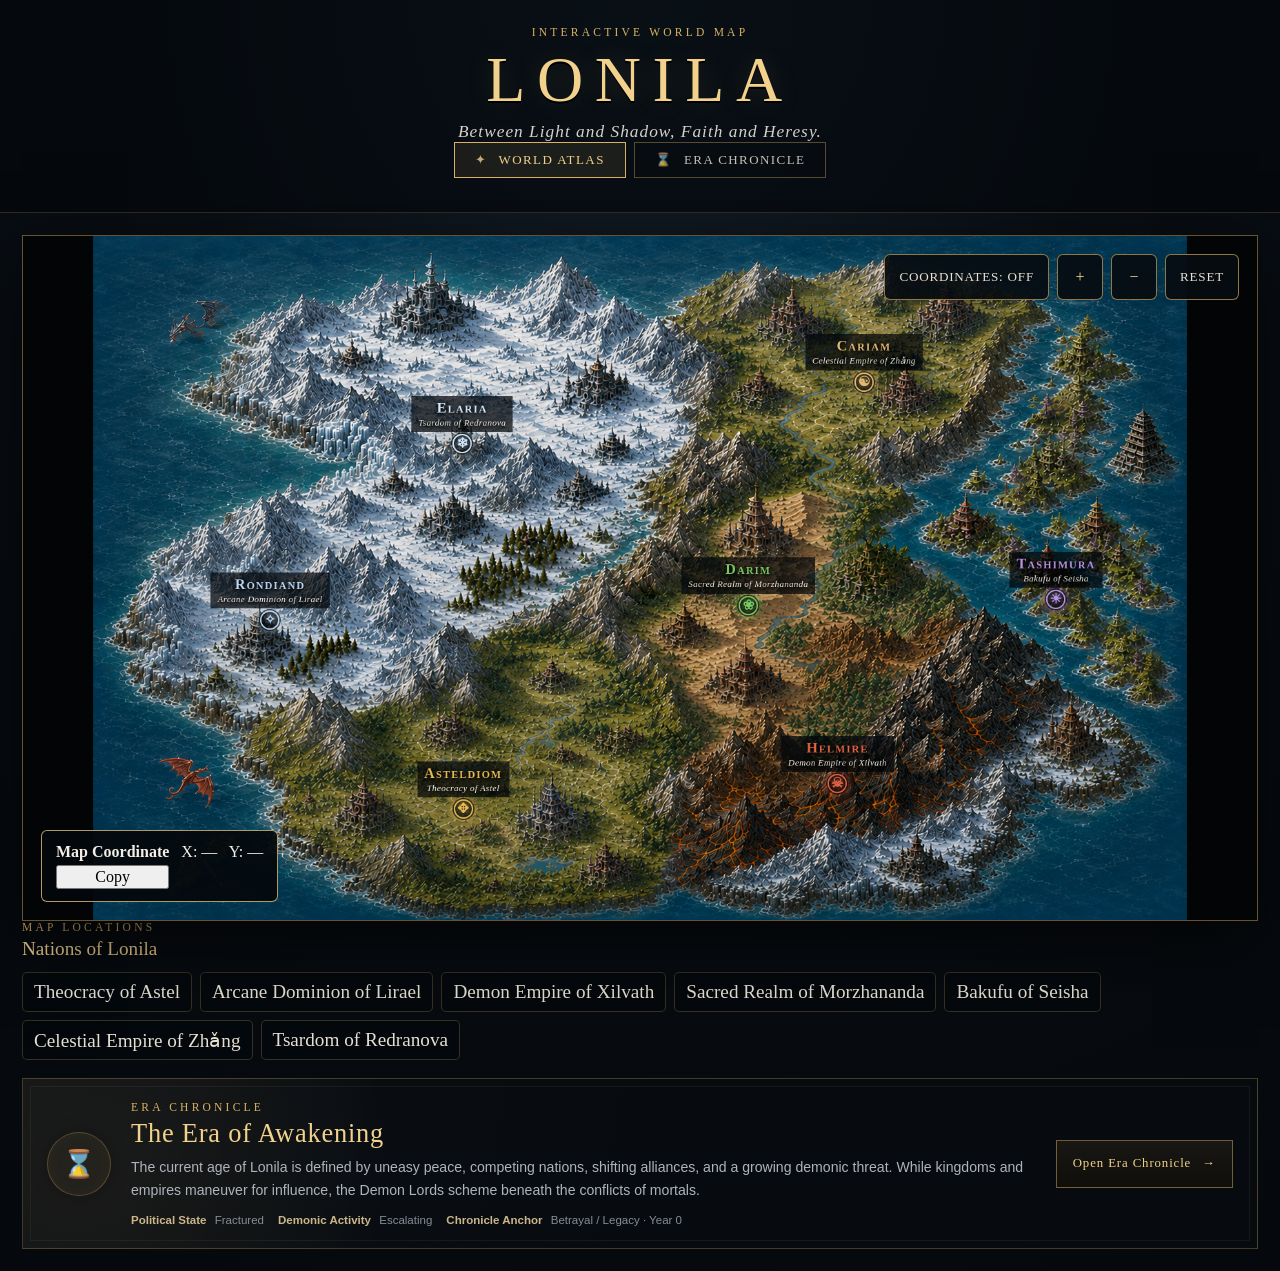
==== commit a99ee0ae: "Add files via upload" ====
--- a/index.html
+++ b/index.html
@@ -207,6 +207,62 @@
 
 
   <main id="timelineView" class="timeline-page" hidden>
+    <nav class="era-selector" aria-label="Historical era selector">
+      <button class="era-selector__button" type="button" data-era="subjugation">
+        <span>~630 YEARS BEFORE AWAKENING</span><strong>ERA OF SUBJUGATION</strong>
+      </button>
+      <div class="era-selector__line" aria-hidden="true"><i></i></div>
+      <button class="era-selector__button is-active" type="button" data-era="awakening">
+        <span>CURRENT ERA</span><strong>ERA OF AWAKENING</strong>
+      </button>
+    </nav>
+
+    <div class="era-panel" data-era-panel="subjugation" hidden>
+      <section class="timeline-shell" aria-label="Era of Subjugation chronicle">
+        <div class="timeline-heading era-heading era-heading--subjugation">
+          <div class="era-heading__ornament" aria-hidden="true">⚔</div>
+          <p class="eyebrow">HISTORICAL ERA · ~630 YEARS BEFORE AWAKENING</p>
+          <div class="era-heading__title-row">
+            <span class="era-badge era-badge--historical">LEGENDARY ERA</span>
+            <h2>THE ERA OF SUBJUGATION</h2>
+          </div>
+          <p class="era-heading__subtitle">The Age of Conquest and Territorial Disputes</p>
+          <p class="era-heading__lore">
+            The time period of conquest and territorial disputes. The <strong>Demon Empire</strong> was at its second greatest height under the demons as they ruled over what remained of their masters' greatness by taking over Helmire itself. The Nations were at their most active in this time frame, preferring war and battle over diplomacy and conversation. However, in the Era of Subjugation, there lies hope in the wondrous <strong>Saintess Dorothy Velrosa, Crown Princess of the Tsardom</strong>.
+          </p>
+          <div class="era-status" aria-label="Era status">
+            <span><b>Political State</b> Shattered</span>
+            <span><b>Demonic Activity</b> Maximum</span>
+            <span><b>Internal Stability</b> Miniscule</span>
+          </div>
+          <div class="chronicle-subhead">
+            <span>THE LEGENDARY CHRONICLE</span>
+            <strong>PROTAGONIST CHRONICLE</strong>
+            <small>Hymn of Smiles marks Subjugation Year 0.</small>
+          </div>
+          <span class="timeline-wip">THE HYMN OF SMILES AND FROWNS</span>
+        </div>
+
+        <div class="timeline-board timeline-board--subjugation">
+          <div class="timeline-era timeline-era--subjugation-age"><strong>ERA OF SUBJUGATION</strong><small>~630 Years Before Awakening</small></div>
+          <section class="story-lane story-lane--hound">
+            <div class="story-lane__label"><i class="lane-emblem" aria-hidden="true">⚔</i><strong>THE HOUND</strong><span>REDRANOVA · TSARDOM</span><small>Legend · Crusade</small></div>
+            <div class="story-lane__track">
+              <a class="story-node story-node--anchor" style="--x:18%" href="https://janitorai.com/characters/9baf13cd-3ad3-45f3-8d6f-87cd7bfdf2c8_character-the-hymn-of-smiles-lonila" target="_blank" rel="noopener noreferrer">
+                <img src="assets/hymn-of-smiles-part-1-thumbnail.png" alt="">
+                <span><b>Hymn of Smiles (Part 1)</b><small>Subjugation Year 0 · Beginning of the Era</small></span>
+              </a>
+              <a class="story-node" style="--x:76%" href="https://janitorai.com/characters/696dfbca-ce03-4d17-9169-aa97edd3ed33_character-the-hymn-of-frowns-lonila" target="_blank" rel="noopener noreferrer">
+                <img src="assets/hymn-of-frowns-part-2-thumbnail.png" alt="">
+                <span><b>Hymn of Frowns (Part 2)</b><small>Subjugation Year +5 · Five years after Part 1</small></span>
+              </a>
+            </div>
+          </section>
+        </div>
+      </section>
+    </div>
+
+    <div class="era-panel" data-era-panel="awakening">
     <section class="timeline-shell" aria-label="Lonila storyline timeline">
       <div class="timeline-heading era-heading">
         <div class="era-heading__ornament" aria-hidden="true">✦</div>
@@ -279,6 +335,20 @@
               <img src="assets/consorts-concern-thumbnail.png" alt="">
               <span><b>A Consort's Concern</b><small>1 month later · Mid-Scholastic Geniuses</small><em class="concurrent-tag">Concurrent Story</em></span>
             </a>
+            <a class="story-node" style="--x:82%" href="https://janitorai.com/characters/72669580-d726-4bb5-80c9-d5d6f6465f64_character-a-royal-skirmish-lonila" target="_blank" rel="noopener noreferrer">
+              <img src="assets/royal-skirmish-thumbnail.png" alt="">
+              <span><b>A Royal Skirmish</b><small>2 months after A Consort's Concern</small></span>
+            </a>
+          </div>
+        </section>
+
+        <section class="story-lane story-lane--hunter">
+          <div class="story-lane__label"><i class="lane-emblem" aria-hidden="true">❄</i><strong>THE HUNTER</strong><span>REDRANOVA · TSARDOM</span><small>Hunt · Fellowship</small></div>
+          <div class="story-lane__track">
+            <a class="story-node" style="--x:73%" href="https://janitorai.com/characters/094cc0fb-4a18-4547-b8af-689362e5ec63_character-silver-hearts-lonila" target="_blank" rel="noopener noreferrer">
+              <img src="assets/silver-hearts-thumbnail.png" alt="">
+              <span><b>Silver Hearts</b><small>Half a year after Betrayal / Legacy · During A Consort's Concern</small><em class="concurrent-tag">Concurrent Story</em></span>
+            </a>
           </div>
         </section>
 
@@ -316,6 +386,26 @@
           </div>
         </section>
 
+        <section class="story-lane story-lane--keijin">
+          <div class="story-lane__label"><i class="lane-emblem" aria-hidden="true">刑</i><strong>THE KEIJIN</strong><span>SEISHA · BAKUFU</span><small>Penal Blade · Service</small></div>
+          <div class="story-lane__track">
+            <a class="story-node" style="--x:90%" href="https://janitorai.com/characters/1f2abcd6-ac2d-46f6-a73b-e6d9039947a6_character-sentenced-to-be-disposable-lonila" target="_blank" rel="noopener noreferrer">
+              <img src="assets/sentenced-to-be-disposable-thumbnail.png" alt="">
+              <span><b>Sentenced to be Disposable</b><small>1 week after Heroine Dunit!</small></span>
+            </a>
+          </div>
+        </section>
+
+        <section class="story-lane story-lane--master">
+          <div class="story-lane__label"><i class="lane-emblem" aria-hidden="true">❀</i><strong>THE MASTER</strong><span>MORZHANANDA · SACRED REALM</span><small>Privilege · Dominion</small></div>
+          <div class="story-lane__track">
+            <a class="story-node" style="--x:88%" href="https://janitorai.com/characters/031daa40-55b2-49ca-ba62-df07efcd134c_character-arena-tumble-lonila" target="_blank" rel="noopener noreferrer">
+              <img src="assets/arena-tumble-thumbnail.png" alt="">
+              <span><b>Arena Tumble</b><small>During To Be a Villain · Year +1</small><em class="concurrent-tag">Concurrent Story</em></span>
+            </a>
+          </div>
+        </section>
+
         <section class="story-lane story-lane--dweller">
           <div class="story-lane__label"><i class="lane-emblem" aria-hidden="true">☀</i><strong>THE DWELLER</strong><span>SEISHA · BAKUFU</span><small>Village · Intrigue</small></div>
           <div class="story-lane__track">
@@ -341,6 +431,8 @@
         </section>
       </div>
     </section>
+  
+    </div>
   </main>
 
   <script src="script.js"></script>
--- a/style.css
+++ b/style.css
@@ -1523,3 +1523,44 @@
     width: 100%;
   }
 }
+
+/* Multi-era Chronicle navigation */
+.era-selector {
+  width: min(1120px, calc(100% - 48px));
+  margin: 24px auto 30px;
+  display: grid;
+  grid-template-columns: minmax(250px,1fr) 90px minmax(250px,1fr);
+  align-items: center;
+}
+.era-selector__button {
+  padding: 14px 18px;
+  border: 1px solid rgba(217,177,99,.24);
+  background: rgba(8,11,15,.8);
+  color: #8d9298;
+  font-family: Georgia,"Times New Roman",serif;
+  cursor: pointer;
+  transition: .18s ease;
+}
+.era-selector__button span { display:block; margin-bottom:5px; font: 10px Arial,sans-serif; letter-spacing:.16em; color:#777f88; }
+.era-selector__button strong { font-size: 14px; letter-spacing:.1em; font-weight:500; }
+.era-selector__button:hover,.era-selector__button:focus-visible { border-color:rgba(217,177,99,.6); outline:none; color:#d8c28e; }
+.era-selector__button.is-active { border-color:#d9b163; color:#f0d89e; box-shadow:inset 0 0 24px rgba(217,177,99,.06),0 0 20px rgba(0,0,0,.3); }
+.era-selector__line { height:1px; background:linear-gradient(90deg,rgba(217,177,99,.1),rgba(217,177,99,.65),rgba(217,177,99,.1)); position:relative; }
+.era-selector__line i { position:absolute; left:50%; top:50%; width:8px; height:8px; border:1px solid #b89756; background:#090d12; transform:translate(-50%,-50%) rotate(45deg); }
+.era-panel[hidden] { display:none !important; }
+.era-heading--subjugation { max-width: 980px; }
+.era-heading--subjugation::before { background:linear-gradient(90deg,transparent,rgba(152,48,36,.65),transparent); }
+.era-heading--subjugation .era-heading__ornament { color:#c76c55; }
+.era-heading--subjugation .era-heading__lore strong { color:#d8c28e; font-weight:600; }
+.era-badge--historical { border-color:rgba(176,73,52,.65); color:#dc8c75; background:rgba(105,30,22,.16); }
+.timeline-board--subjugation {
+  min-height: 235px;
+  background:linear-gradient(90deg,rgba(113,35,30,.1),rgba(43,23,25,.08),rgba(113,35,30,.1)),#090e14;
+}
+.timeline-era--subjugation-age { left:180px; right:0; color:#d8b6a7; }
+.timeline-board--subjugation .story-lane { margin-top:46px; }
+.story-lane__track--awaiting { display:flex; align-items:center; justify-content:center; }
+.chronicle-awaiting { text-align:center; color:#727a83; font-family:Arial,sans-serif; letter-spacing:.08em; }
+.chronicle-awaiting strong { display:block; color:#b79b78; font-family:Georgia,"Times New Roman",serif; font-size:13px; letter-spacing:.14em; margin-bottom:6px; }
+.chronicle-awaiting span { font-size:11px; letter-spacing:.04em; }
+@media(max-width:760px){.era-selector{width:calc(100% - 28px);grid-template-columns:1fr;gap:8px}.era-selector__line{display:none}}
